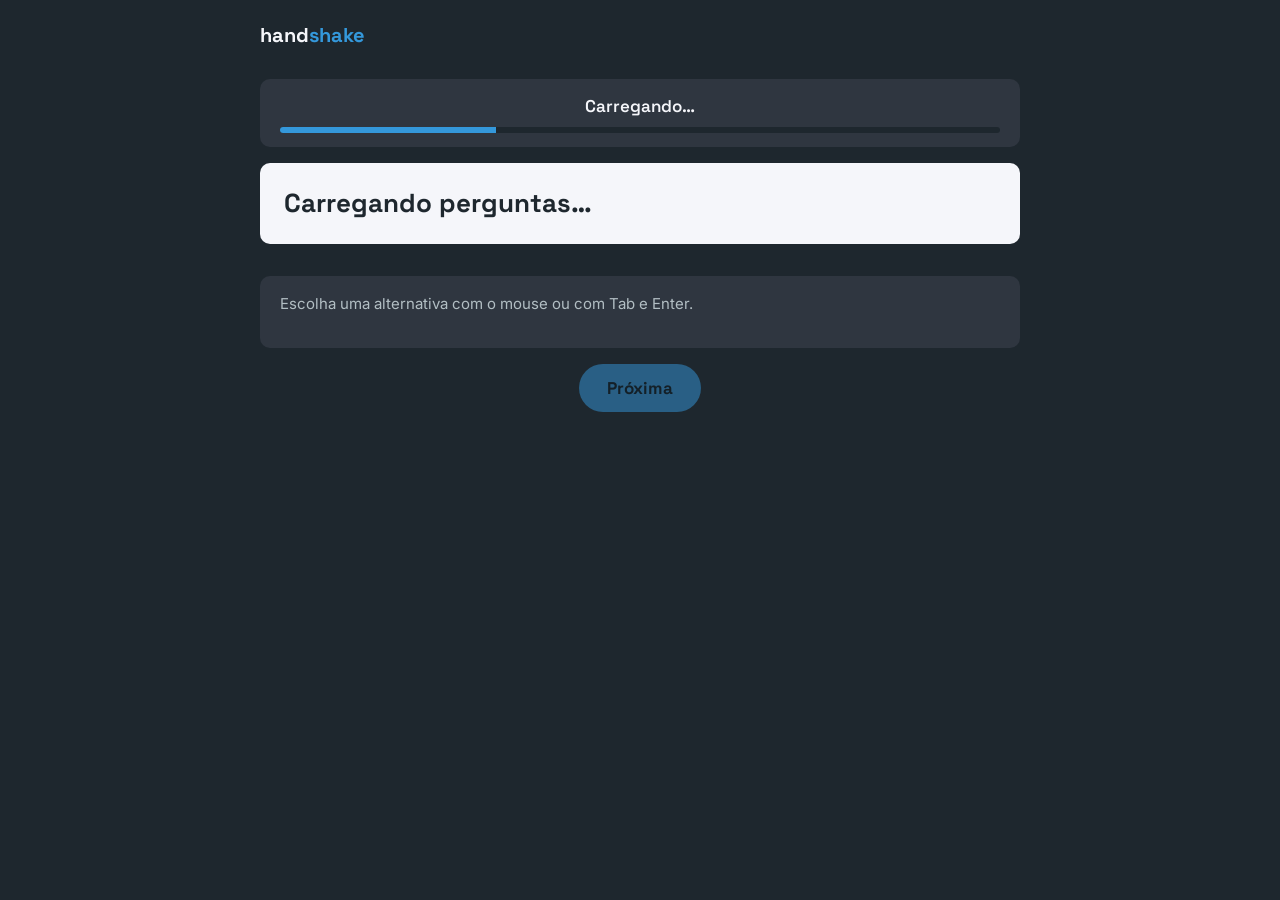
==== handshake cp2/jogo.html @ 265fc3d1 "Add files via upload" ====
<!DOCTYPE html>
<html lang="pt-BR">
<head>
  <meta charset="UTF-8">
  <meta name="viewport" content="width=device-width, initial-scale=1">
  <title>Jogar — Handshake</title>
  <link rel="preconnect" href="https://fonts.googleapis.com">
  <link rel="preconnect" href="https://fonts.gstatic.com" crossorigin>
  <link rel="stylesheet" href="https://fonts.googleapis.com/css2?family=Inter:wght@400;500&family=Space+Grotesk:wght@600;700&display=swap">
  <link rel="stylesheet" href="css/style.css">
</head>
<body>
  <a class="pular" href="#conteudo">Pular para o conteúdo</a>
  <header class="container topo">
    <a class="marca" href="index.html">hand<span>shake</span></a>
  </header>
  <main class="container" id="conteudo">
    <div class="jogo" id="quiz">
      <div class="progresso">
        <span id="progresso-texto">Carregando…</span>
        <div class="progresso-barra" aria-hidden="true"><i></i></div>
      </div>
      <h1 class="pergunta" id="pergunta" tabindex="-1">Carregando perguntas…</h1>
      <ul class="alternativas" id="alternativas"></ul>
      <div class="feedback" id="feedback" role="status" aria-live="polite">
        <p>Escolha uma alternativa com o mouse ou com Tab e Enter.</p>
      </div>
      <div class="acoes">
        <button class="botao" id="proxima" type="button" disabled>Próxima</button>
      </div>
    </div>

    <section class="jogo" id="resultado" hidden aria-labelledby="titulo-fim">
      <h1 class="pergunta titulo-fim" id="titulo-fim" tabindex="-1">Fim de jogo!</h1>
      <p class="placar" id="placar"></p>
      <h2 class="ranking-titulo">Ranking da sessão</h2>
      <ol class="ranking" id="ranking"></ol>
      <div class="acoes">
        <button class="botao" id="reiniciar" type="button">Jogar novamente</button>
        <a href="index.html">Trocar jogador</a>
      </div>
    </section>
  </main>
  <script src="js/jogo.js"></script>
</body>
</html>
---- handshake cp2/css/style.css ----
/* Handshake — CSS base (CP1) */
:root {
  --fundo: #1e272e;
  --painel: #2f3640;
  --papel: #f5f6fa;
  --tinta: #1e272e;
  --alternativa: #40739e;
  --alternativa-hover: #4a84b5;
  --destaque: #3498db;
  --acerto: #44bd32;
  --acerto-texto: #6ee05a;
  --erro: #b33a3a;
  --texto: #f5f6fa;
  --texto-suave: #b2bec3;
  --raio: 10px;
  --fonte-titulo: "Space Grotesk", "Segoe UI", system-ui, sans-serif;
  --fonte-texto: "Inter", "Segoe UI", system-ui, sans-serif;
}
*, *::before, *::after { box-sizing: border-box; }
html { -webkit-text-size-adjust: 100%; }
body {
  margin: 0;
  min-height: 100vh;
  background: var(--fundo);
  color: var(--texto);
  font-family: var(--fonte-texto);
  font-size: 1.0625rem;
  line-height: 1.55;
  overflow-x: hidden;
}
h1, h2, h3 { font-family: var(--fonte-titulo); line-height: 1.1; margin: 0; }
p { margin: 0; max-width: 62ch; }
a { color: #7ec8f5; }
:focus-visible { outline: 3px solid #fbc531; outline-offset: 3px; }

.container { width: min(100% - 2rem, 760px); margin-inline: auto; }
.topo { padding-block: 1.25rem; }
.marca {
  font-family: var(--fonte-titulo);
  font-weight: 700;
  font-size: 1.25rem;
  color: var(--texto);
  text-decoration: none;
}
.marca span { color: var(--destaque); }

/* Botões */
.botao {
  display: inline-block;
  min-height: 48px;
  padding: 0.75rem 1.75rem;
  border: 0;
  border-radius: 999px;
  background: var(--destaque);
  color: #0b1a24;
  font: 700 1.0625rem var(--fonte-titulo);
  text-decoration: none;
  cursor: pointer;
}
.botao:hover { background: #5dade2; }
.botao[disabled], .botao[aria-disabled="true"] { opacity: 0.5; cursor: not-allowed; }

/* Página inicial */
.hero { padding-block: 3rem 2rem; display: grid; gap: 1.5rem; }
.hero h1 { font-size: clamp(3rem, 14vw, 6.5rem); letter-spacing: -0.03em; }
.hero .tema { color: var(--destaque); font: 600 1.25rem var(--fonte-titulo); }
.hero .descricao { color: var(--texto-suave); font-size: 1.1875rem; }
.hero .botao { justify-self: start; margin-top: 0.5rem; }
.regras { padding-block: 1rem 3rem; display: grid; gap: 0.75rem; }
.regras div { background: var(--painel); border-radius: var(--raio); padding: 1rem 1.25rem; }
.regras h2 { font-size: 1.0625rem; margin-bottom: 0.25rem; }
.regras p { color: var(--texto-suave); font-size: 0.9375rem; }
.rodape { padding-block: 1.5rem 2rem; color: var(--texto-suave); font-size: 0.875rem; }

[hidden] { display: none !important; }

/* Tela de jogo */
.jogo { display: grid; gap: 1rem; padding-block: 0.5rem 2.5rem; }
.progresso {
  background: var(--painel);
  border-radius: var(--raio);
  padding: 0.875rem 1.25rem;
  text-align: center;
  font-family: var(--fonte-titulo);
  font-weight: 600;
}
.progresso-barra { height: 6px; margin-top: 0.5rem; background: var(--fundo); border-radius: 3px; overflow: hidden; }
.progresso-barra i { display: block; height: 100%; width: 30%; background: var(--destaque); }
.pergunta {
  background: var(--papel);
  color: var(--tinta);
  border-radius: var(--raio);
  padding: 1.5rem;
  font: 700 clamp(1.25rem, 4.5vw, 1.625rem) var(--fonte-titulo);
  line-height: 1.25;
}
.alternativas { display: grid; grid-template-columns: 1fr 1fr; gap: 0.75rem; margin: 0; padding: 0; list-style: none; }
.alternativa {
  width: 100%;
  min-height: 64px;
  display: flex;
  align-items: center;
  gap: 0.75rem;
  padding: 0.875rem 1rem;
  border: 3px solid transparent;
  border-radius: var(--raio);
  background: var(--alternativa);
  color: #fff;
  font: 500 1rem var(--fonte-texto);
  text-align: left;
  cursor: pointer;
}
.alternativa:hover { background: var(--alternativa-hover); }
.alternativa .letra {
  flex: none;
  display: grid;
  place-items: center;
  width: 2rem;
  height: 2rem;
  border-radius: 50%;
  background: rgba(0, 0, 0, 0.25);
  font: 700 0.9375rem var(--fonte-titulo);
}
/* Estados que o CP2 vai ativar via JavaScript */
.alternativa.correta { background: var(--acerto); border-color: #fff; color: #0b2a06; }
.alternativa.correta .letra { background: rgba(0, 0, 0, 0.18); }
.alternativa.errada { background: var(--erro); border-color: #fff; color: #fff; }
.alternativa:disabled { cursor: default; }

.feedback {
  background: var(--painel);
  border-radius: var(--raio);
  padding: 1rem 1.25rem;
  min-height: 4.5rem;
}
.feedback strong { display: block; font-family: var(--fonte-titulo); }
.feedback.acerto strong { color: var(--acerto-texto); }
.feedback.erro strong { color: #ff7f6b; }
.feedback p { color: var(--texto-suave); font-size: 0.9375rem; }
.acoes { display: flex; justify-content: center; }

@media (max-width: 600px) {
  .alternativas { grid-template-columns: 1fr; }
  .pergunta { padding: 1.25rem; }
}
@media (prefers-reduced-motion: no-preference) {
  .alternativa, .botao { transition: background-color 0.15s ease; }
}

/* CP2 */
.pular { position: absolute; left: -999px; }
.pular:focus { left: 1rem; top: 1rem; z-index: 10; background: #fbc531; color: #1e272e; padding: 0.5rem 1rem; border-radius: 6px; }
.form-nome { display: grid; gap: 0.5rem; max-width: 420px; }
.form-nome label { font: 600 1rem var(--fonte-titulo); }
.form-nome input { min-height: 48px; padding: 0.5rem 0.875rem; border: 2px solid var(--texto-suave); border-radius: var(--raio); background: var(--painel); color: var(--texto); font: inherit; }
.form-nome input[aria-invalid="true"] { border-color: #ff9f8f; }
.erro-campo { color: #ff9f8f; min-height: 1.5rem; font-size: 0.9375rem; }
.form-nome .botao { justify-self: start; }
.alternativa .texto { flex: 1; }
.alternativa .estado { font: 700 0.875rem var(--fonte-titulo); white-space: nowrap; }
.alternativa.errada { border-style: dashed; }
.titulo-fim { background: #f5b300; color: #1e272e; text-align: center; }
.placar { background: var(--painel); border-radius: var(--raio); padding: 1rem; text-align: center; font: 600 1.375rem var(--fonte-titulo); }
.ranking-titulo { font-size: 1.125rem; text-align: center; }
.ranking { list-style: none; margin: 0; padding: 0; display: grid; gap: 0.5rem; }
.ranking li { padding: 0.75rem 1rem; border-radius: var(--raio); background: var(--painel); text-align: center; border: 3px solid transparent; }
.ranking li.pos1 { background: #f5b300; color: #1e272e; }
.ranking li.pos2 { background: #b2bec3; color: #1e272e; }
.ranking li.pos3 { background: #b33a3a; color: #fff; }
.ranking li.atual { border-color: #fff; font-weight: 700; }
.acoes { flex-direction: column; align-items: center; gap: 0.75rem; }
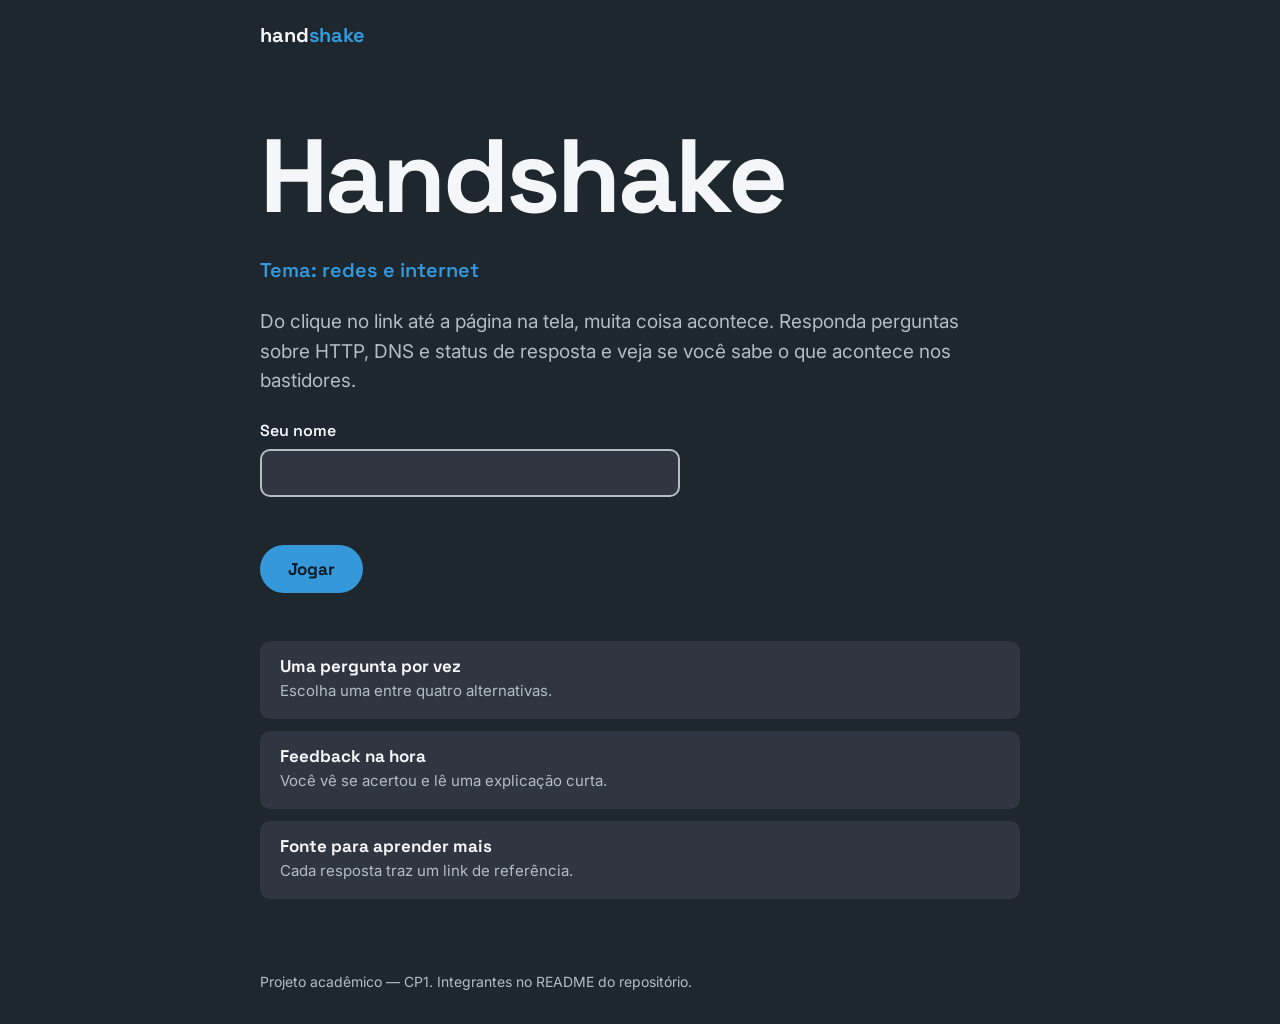
==== commit e760bd38: "fix: Corrigindo caminhos" ====
--- a/handshake cp2/jogo.html
+++ b/handshake cp2/jogo.html
@@ -12,7 +12,7 @@
 <body>
   <a class="pular" href="#conteudo">Pular para o conteúdo</a>
   <header class="container topo">
-    <a class="marca" href="index.html">hand<span>shake</span></a>
+    <a class="marca" href="../index.html">hand<span>shake</span></a>
   </header>
   <main class="container" id="conteudo">
     <div class="jogo" id="quiz">
@@ -37,7 +37,7 @@
       <ol class="ranking" id="ranking"></ol>
       <div class="acoes">
         <button class="botao" id="reiniciar" type="button">Jogar novamente</button>
-        <a href="index.html">Trocar jogador</a>
+        <a href="../index.html">Trocar jogador</a>
       </div>
     </section>
   </main>
